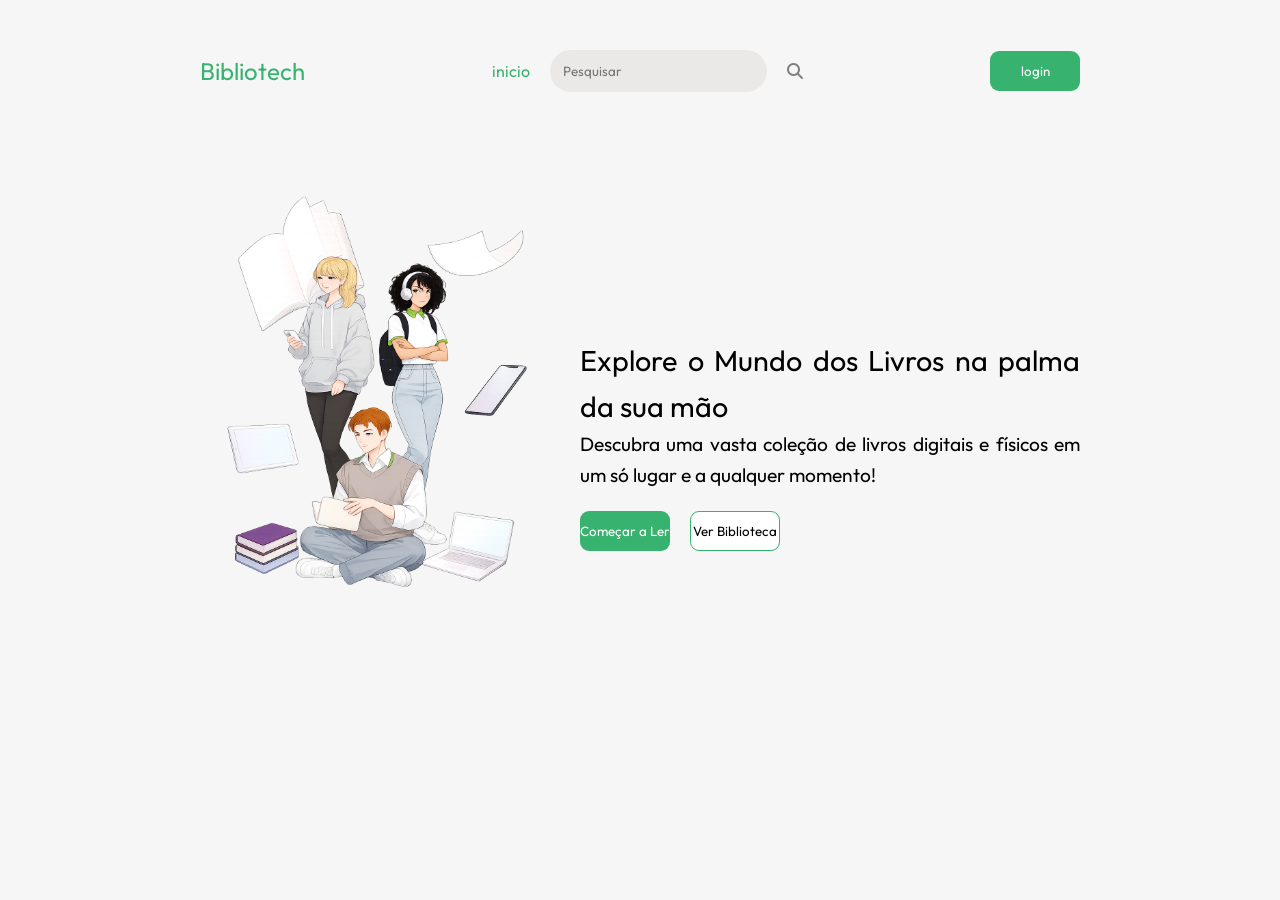
==== index.html @ 28bbb592 "antutu" ====
<!doctype html>
<html lang="en">
  <head>
    <meta charset="UTF-8" />
    <meta name="viewport" content="width=device-width, initial-scale=1.0" />
    <title>Bibliotech | Início</title>
    <link rel="stylesheet" href="inicio.css" />
    <link rel="preconnect" href="https://fonts.googleapis.com" />
    <link rel="preconnect" href="https://fonts.gstatic.com" crossorigin />
    <link
      href="https://fonts.googleapis.com/css2?family=Outfit:wght@100..900&display=swap"
      rel="stylesheet"
    />
    <link
      rel="stylesheet"
      href="https://cdnjs.cloudflare.com/ajax/libs/font-awesome/6.5.1/css/all.min.css"
    />
    <link
      rel="shortcut icon"
      href="Bibliotech---Wanda-Monica-main/ChatGPT Image 4 de mar. de 2026, 13_26_16.png"
      type="image/x-icon"
    />
  </head>

  <body>
    <header>
      <div class="inicio">
        <div class="respons">
          <h2>Bibliotech</h2>
          <a href="loghi.html"><button class="logres">login</button></a>
        </div>
        <nav class="naveg">
          <ul>
            <li><a href="loghi.html">inicio</a></li>
          </ul>
          <div class="input-box">
          <input type="text" placeholder="Pesquisar" /><a href="pesquisa.html">
           </div> <i class="fa-solid fa-magnifying-glass"></i
          ></a>
        </nav>

        <div class="log">
          <a href="loghi.html"><button class="login">login</button></a>
        </div>
<div id="area-usuario" style="display:none;">
  <span id="nomeUsuario"></span>
</div>
      </div>
    </header>

    <section class="num">
      <div class="imag">
        <img src="ChatGPT Image 27 de fev. de 2026, 10_38_34.png" alt="foto1" />
      </div>
      <div class="textos">
        <h1>Explore o Mundo dos Livros na palma da sua mão</h1>
        <p>
          Descubra uma vasta coleção de livros digitais e físicos em um só lugar
          e a qualquer momento!
        </p>
        <div class="leitura">
          <div class="log">
            <button class="lere">Começar a Ler</button>
            <button class="sing">Ver Biblioteca</button>
          </div>
        </div>
      </div>
    </section>









    <script src="inicio.js"></script>
  </body>
</html>
---- inicio.css ----
* {
  margin: 0px;
  padding: 0px;
  font-family: "Outfit", sans-serif;
  font-optical-sizing: auto;
  font-weight: 400;
  font-style: normal;
}

body {
  background-color: #f6f6f6;
}

header {
  background-color: transparent;
  margin: auto;
  padding: 50px 200px;

}

.inicio {
  display: flex;
  justify-content: space-between;
  align-items: center;
}

.inicio h2 {
  color: #38b26f;
}

.naveg,
ul {
  display: flex;
  align-items: center;
  gap: 20px;
  list-style: none;
}

.naveg ul li a {
  text-decoration: none;
  color: #38b26f;
  transition: 0.7s;
}

.naveg ul li a:hover {
  color: #134228;
  text-decoration: underline;
}

.log {
  display: flex;
  align-items: center;
  gap: 20px;
  animation-delay: 2s;
}

.logres {
  display: none;
}

.login {
  background-color: #38b26f;
  border: none;
  border-radius: 9px;
  width: 90px;
  height: 40px;
  transition: 0.5s;
  color: white;
  cursor: pointer;
}
.sing {
  background-color: white;
  border: 1px solid #38b26f;
  border-radius: 9px;
  width: 90px;
  height: 40px;
  transition: 0.5s;
  cursor: pointer;
}

.sing:hover {
  background-color: #38b26f;
  color: white;
  border: 1px solid #38b26f;
}

.login:hover {
  background-color: #ffffff;
  border: 1px solid #38b26f;
  color: #000000;
}

.lere {
  background-color: #38b26f;
  border: none;
  border-radius: 9px;
  width: 90px;
  height: 40px;
  transition: 0.5s;
  color: white;
  cursor: pointer;
}
.lere:hover {
  background-color: #ffffff;
  border: 1px solid #38b26f;
  color: #000000;
}

section {
  display: flex;
  justify-content: space-between;
  margin: auto;
  padding: 50px 200px;
  align-items: center;
}

.textos {
  text-align: justify;
  line-height: 1.6;
  font-size: larger;
  max-width: 500px;
   animation: direita 1.5s ease forwards;
}
@keyframes direita{
  from{
    transform: translateY(100px);
    opacity: 0;
  }
  to{
    transform: translateY(0);
    opacity: 1;
  }
}

.imag{
 animation: esquerda 1.5s ease forwards;
}
@keyframes esquerda{
  from{
    transform: translateX(-200px);
    opacity: 0;
  }
  to{
    transform: translateX(0);
    opacity: 1;
  }
}
img {
  width: 350px;
  height: 500px;
}

.num {
  align-items: center;
}

.leitura {
  margin-top: 20px;
}

input {
  border: none;
  border-radius: 50px;
  background-color: rgb(235, 232, 232);
  padding: 13px;
}
i {
  color: grey;
}

input:focus {
  outline: none;
  border: none;
  border-radius: 50px;
  background-color: rgb(235, 232, 232);
  padding: 13px;
  transition: 0.5s;
}

@media screen and (max-width: 800px) {
  .inicio {
    display: flex;
    flex-direction: column;
    gap: 30px;
  }

  .num {
    display: flex;
    flex-direction: column;
  }

  .textos {
    text-align: left;
    line-height: 1, 5px;
    font-size: 12px;
    max-width: px;
  }

  .leitura {
    padding: 20px;
  }
  .login {
    display: none;
  }

  .logres {
    display: block;
    background-color: #38b26f;
    border: none;
    border-radius: 9px;
    width: 90px;
    height: 40px;
    transition: 0.5s;
    color: white;
    cursor: pointer;
    text-decoration: none;
  }
  .logres:hover {
    background-color: #ffffff;
    border: 1px solid #38b26f;
    color: #000000;
  }
  .respons {
    display: flex;
    align-items: center;
    justify-content: space-between;
    gap: 160px;
  }
}
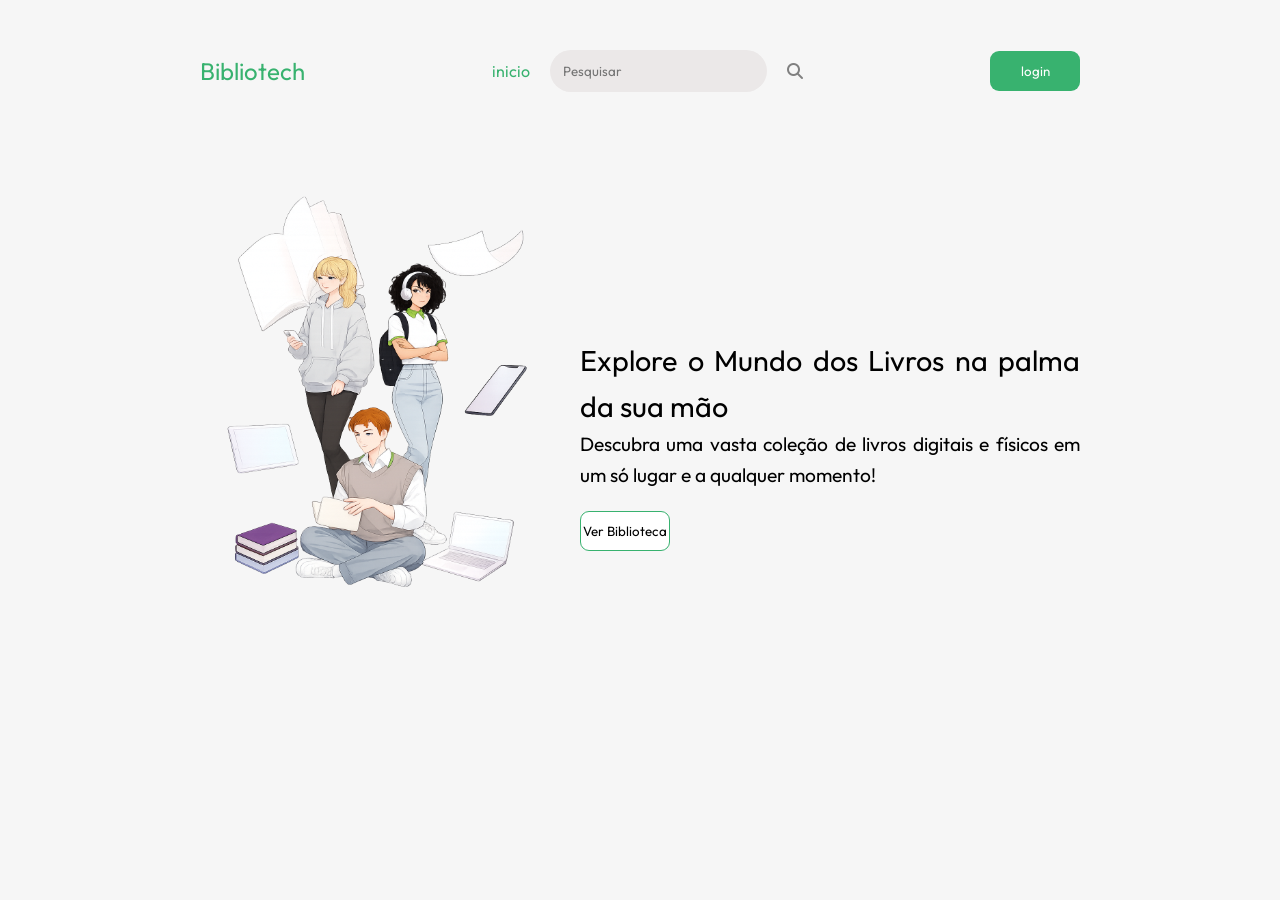
==== commit 919c0068: "atualizacao pc" ====
--- a/index.html
+++ b/index.html
@@ -60,8 +60,7 @@
         </p>
         <div class="leitura">
           <div class="log">
-            <button class="lere">Começar a Ler</button>
-            <button class="sing">Ver Biblioteca</button>
+            <a href="pesquisa.html"><button class="sing">Ver Biblioteca</button></a>
           </div>
         </div>
       </div>
--- a/inicio.css
+++ b/inicio.css
@@ -68,6 +68,7 @@
   color: white;
   cursor: pointer;
 }
+
 .sing {
   background-color: white;
   border: 1px solid #38b26f;
@@ -100,6 +101,7 @@
   color: white;
   cursor: pointer;
 }
+
 .lere:hover {
   background-color: #ffffff;
   border: 1px solid #38b26f;
@@ -119,32 +121,37 @@
   line-height: 1.6;
   font-size: larger;
   max-width: 500px;
-   animation: direita 1.5s ease forwards;
-}
-@keyframes direita{
-  from{
+  animation: direita 1.5s ease forwards;
+}
+
+@keyframes direita {
+  from {
     transform: translateY(100px);
     opacity: 0;
   }
-  to{
+
+  to {
     transform: translateY(0);
     opacity: 1;
   }
 }
 
-.imag{
- animation: esquerda 1.5s ease forwards;
-}
-@keyframes esquerda{
-  from{
+.imag {
+  animation: esquerda 1.5s ease forwards;
+}
+
+@keyframes esquerda {
+  from {
     transform: translateX(-200px);
     opacity: 0;
   }
-  to{
+
+  to {
     transform: translateX(0);
     opacity: 1;
   }
 }
+
 img {
   width: 350px;
   height: 500px;
@@ -164,6 +171,7 @@
   background-color: rgb(235, 232, 232);
   padding: 13px;
 }
+
 i {
   color: grey;
 }
@@ -189,6 +197,10 @@
     flex-direction: column;
   }
 
+  .imag {
+    display: none;
+  }
+
   .textos {
     text-align: left;
     line-height: 1, 5px;
@@ -199,6 +211,7 @@
   .leitura {
     padding: 20px;
   }
+
   .login {
     display: none;
   }
@@ -215,15 +228,17 @@
     cursor: pointer;
     text-decoration: none;
   }
+
   .logres:hover {
     background-color: #ffffff;
     border: 1px solid #38b26f;
     color: #000000;
   }
+
   .respons {
     display: flex;
     align-items: center;
     justify-content: space-between;
     gap: 160px;
   }
-}
+}
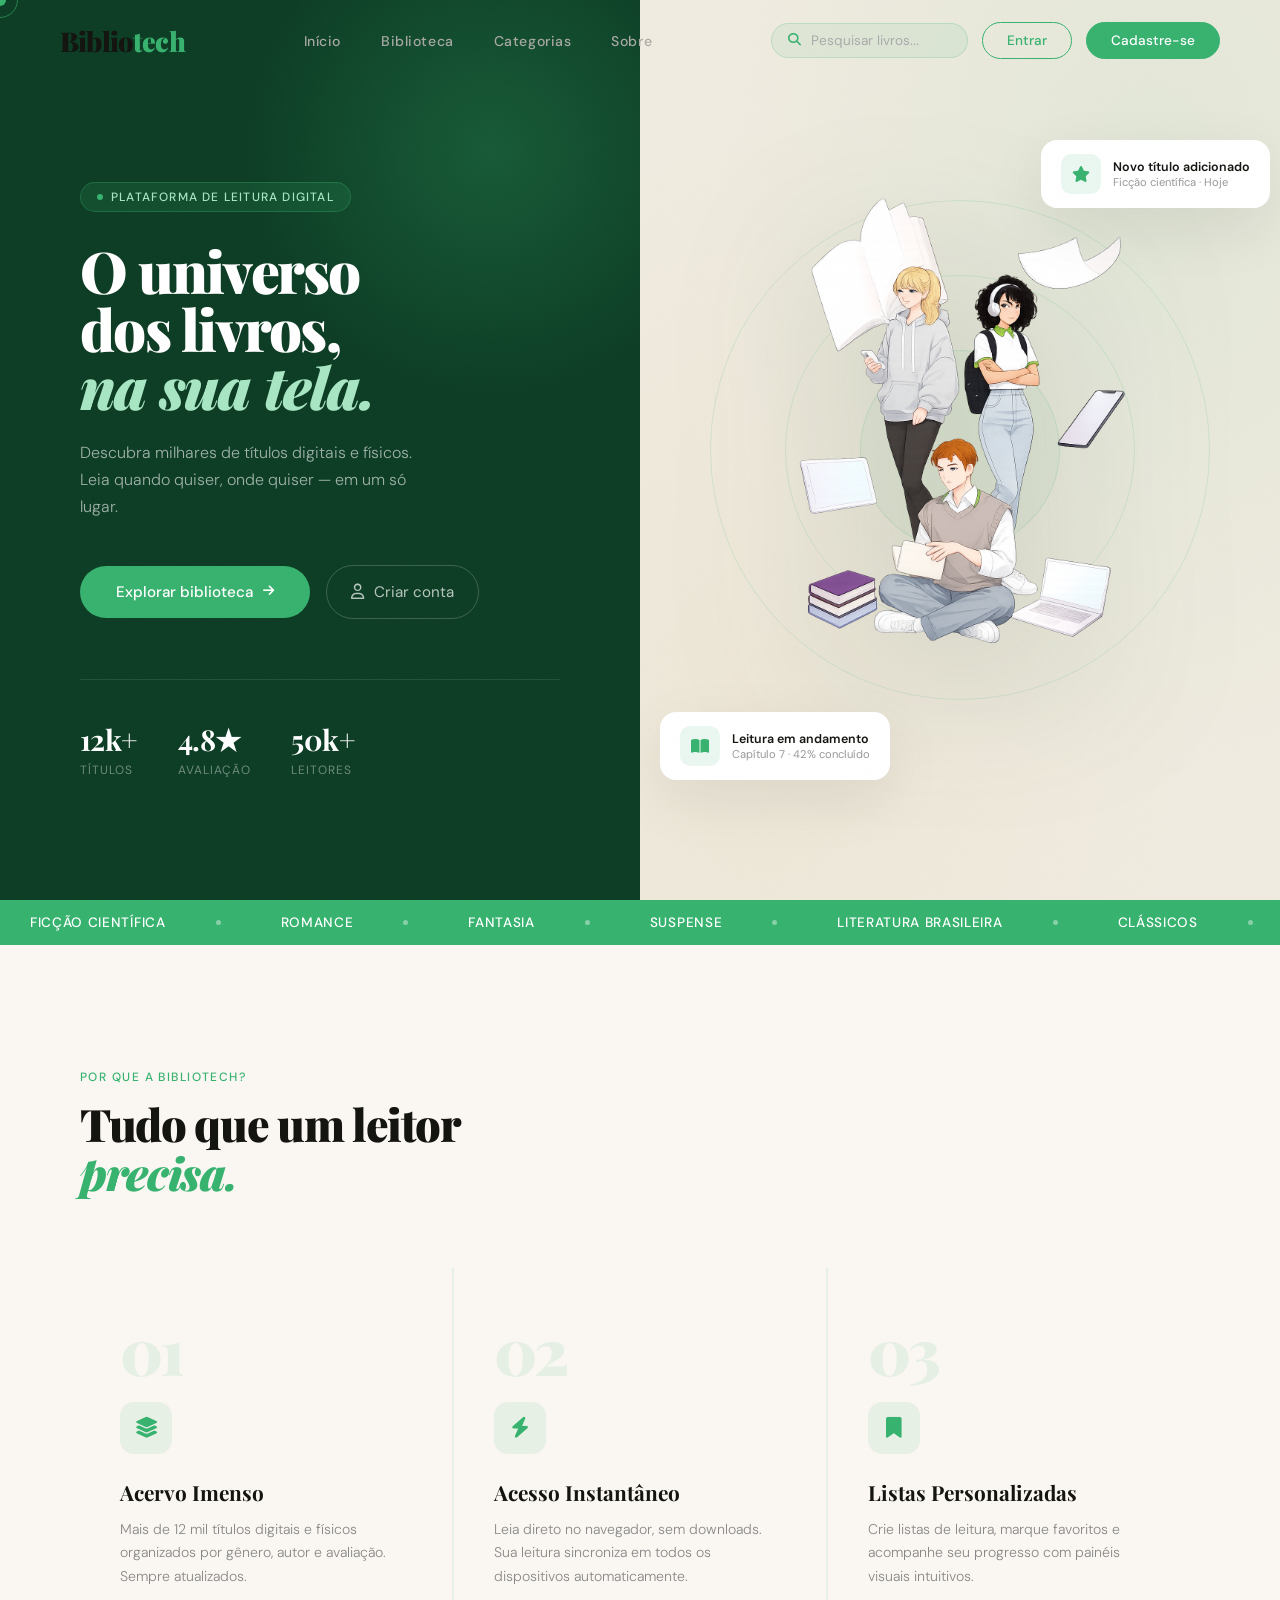
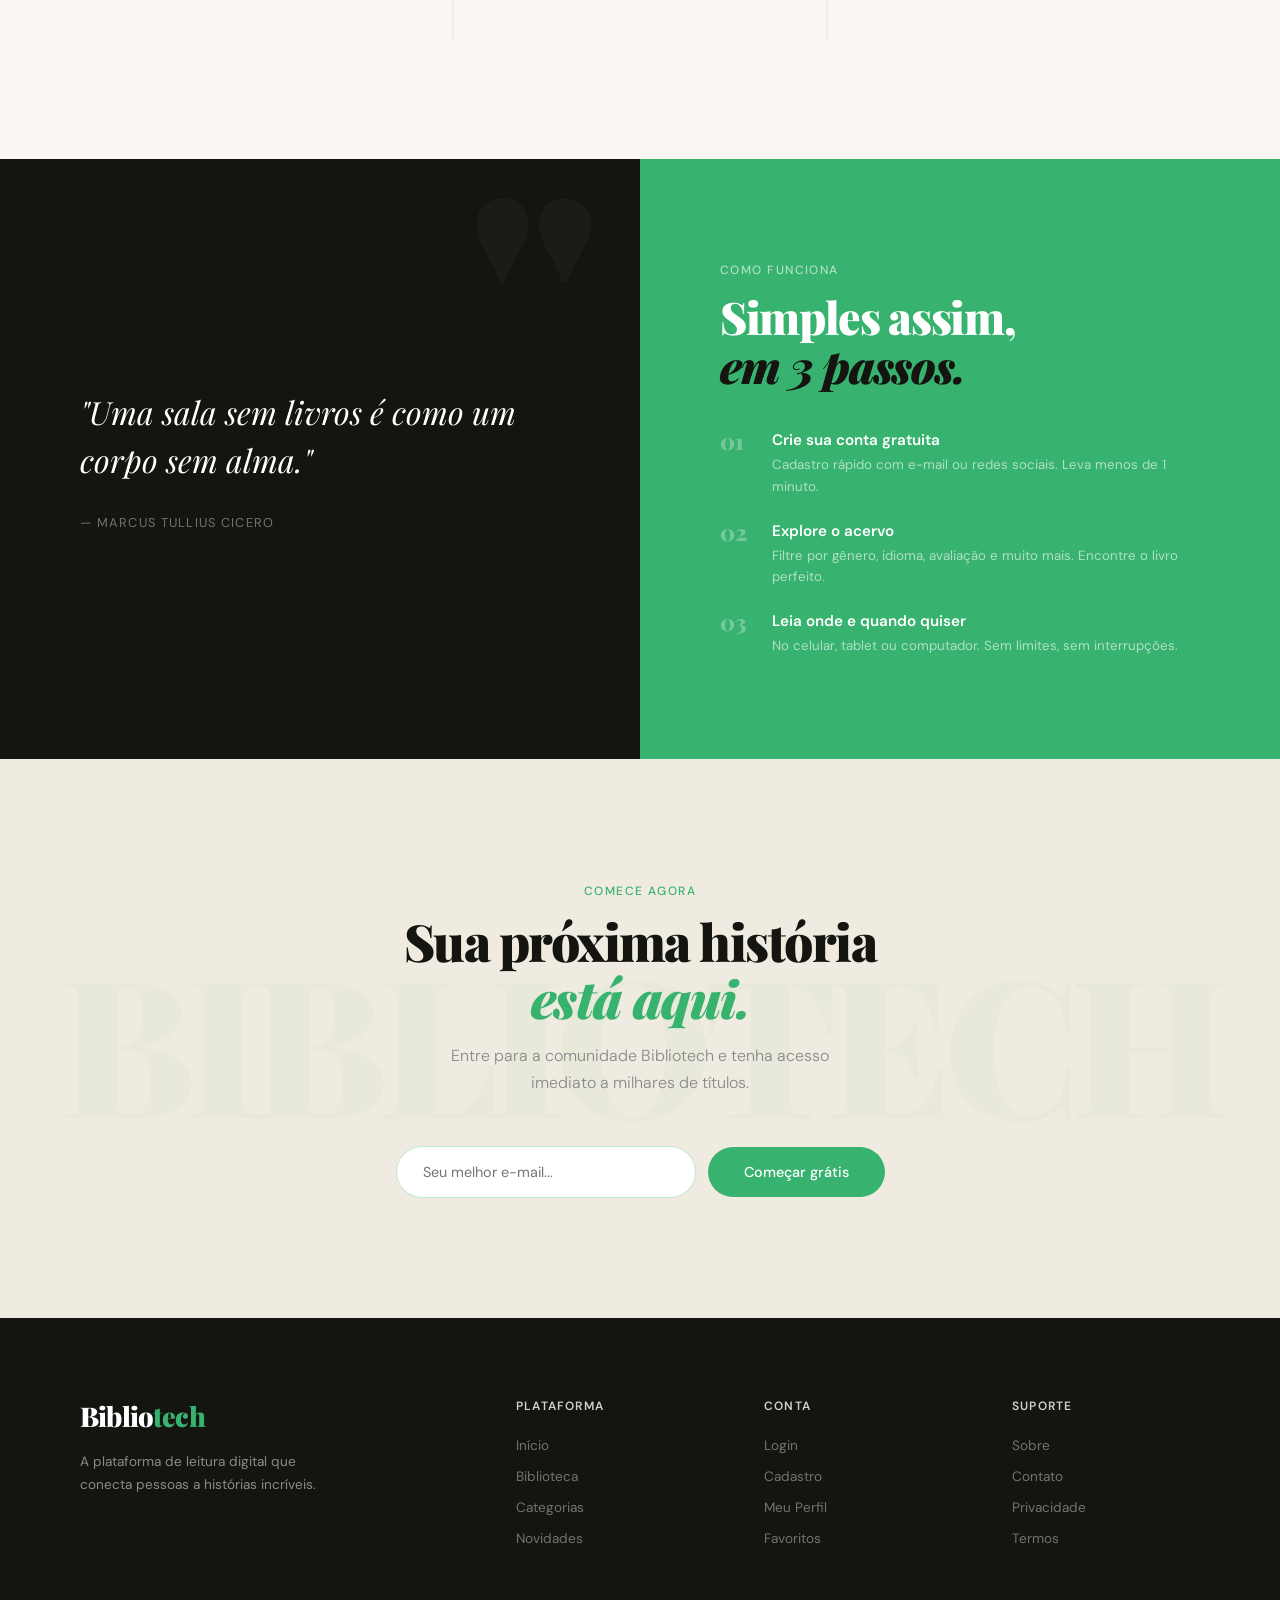
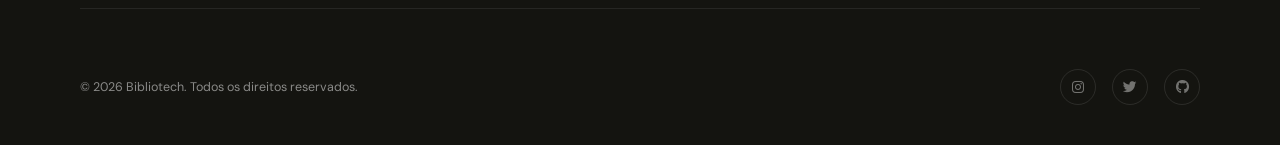
==== commit 7ce0cd4a: "index na raiz" ====
--- a/index.html
+++ b/index.html
@@ -1,78 +1,292 @@
 <!doctype html>
-<html lang="en">
+<html lang="pt-BR">
   <head>
     <meta charset="UTF-8" />
     <meta name="viewport" content="width=device-width, initial-scale=1.0" />
-    <title>Bibliotech | Início</title>
-    <link rel="stylesheet" href="inicio.css" />
+    <title>Bibliotech | Explore o Mundo dos Livros</title>
     <link rel="preconnect" href="https://fonts.googleapis.com" />
     <link rel="preconnect" href="https://fonts.gstatic.com" crossorigin />
     <link
-      href="https://fonts.googleapis.com/css2?family=Outfit:wght@100..900&display=swap"
+      href="https://fonts.googleapis.com/css2?family=Playfair+Display:ital,wght@0,400;0,700;0,900;1,400;1,700&family=DM+Sans:wght@300;400;500&display=swap"
       rel="stylesheet"
     />
     <link
       rel="stylesheet"
       href="https://cdnjs.cloudflare.com/ajax/libs/font-awesome/6.5.1/css/all.min.css"
     />
-    <link
-      rel="shortcut icon"
-      href="Bibliotech---Wanda-Monica-main/ChatGPT Image 4 de mar. de 2026, 13_26_16.png"
-      type="image/x-icon"
-    />
+    <link rel="stylesheet" href="inicio.css" />
   </head>
 
   <body>
-    <header>
-      <div class="inicio">
-        <div class="respons">
-          <h2>Bibliotech</h2>
-          <a href="loghi.html"><button class="logres">login</button></a>
-        </div>
-        <nav class="naveg">
+    <div class="cursor" id="cursor"></div>
+    <div class="cursor-ring" id="cursorRing"></div>
+
+    <header id="header">
+      <a href="#" class="logo">Biblio<span>tech</span></a>
+      <nav>
+        <a href="#">Início</a>
+        <a href="#">Biblioteca</a>
+        <a href="#">Categorias</a>
+        <a href="#">Sobre</a>
+      </nav>
+      <div class="header-actions">
+        <div class="search-wrap">
+          <i class="fa-solid fa-magnifying-glass"></i>
+          <input type="text" placeholder="Pesquisar livros..." />
+        </div>
+        <a href="../login/loghi.html" class="btn-login">Entrar</a>
+        <a href="../cadastro/cadastro.html" class="btn-cta">Cadastre-se</a>
+      </div>
+    </header>
+
+    <section class="hero">
+      <div class="hero-left">
+        <div class="hero-label">
+          <span class="dot"></span>
+          Plataforma de leitura digital
+        </div>
+        <h1 class="hero-title">
+          O universo<br />dos livros,<br /><em>na sua tela.</em>
+        </h1>
+        <p class="hero-sub">
+          Descubra milhares de títulos digitais e físicos. Leia quando quiser,
+          onde quiser — em um só lugar.
+        </p>
+        <div class="hero-actions">
+          <a href="../pesquisa/pesquisa.html" class="btn-hero-primary">
+            Explorar biblioteca <i class="fa-solid fa-arrow-right"></i>
+          </a>
+          <a href="../login/loghi.html" class="btn-hero-secondary">
+            <i class="fa-regular fa-user"></i> Criar conta
+          </a>
+        </div>
+        <div class="hero-stats">
+          <div class="stat-item">
+            <span class="stat-num">12k+</span>
+            <span class="stat-label">Títulos</span>
+          </div>
+          <div class="stat-item">
+            <span class="stat-num">4.8★</span>
+            <span class="stat-label">Avaliação</span>
+          </div>
+          <div class="stat-item">
+            <span class="stat-num">50k+</span>
+            <span class="stat-label">Leitores</span>
+          </div>
+        </div>
+      </div>
+
+      <div class="hero-right">
+        <div class="deco-circle c1"></div>
+        <div class="deco-circle c2"></div>
+        <div class="deco-circle c3"></div>
+
+        <div class="hero-image-wrap">
+          <img src="imagem.png" alt="Bibliotech - Explore o mundo dos livros" />
+        </div>
+
+        <div class="badge-float b1">
+          <div class="badge-icon"><i class="fa-solid fa-book-open"></i></div>
+          <div class="badge-text">
+            <p>Leitura em andamento</p>
+            <p>Capítulo 7 · 42% concluído</p>
+          </div>
+        </div>
+
+        <div class="badge-float b2">
+          <div class="badge-icon"><i class="fa-solid fa-star"></i></div>
+          <div class="badge-text">
+            <p>Novo título adicionado</p>
+            <p>Ficção científica · Hoje</p>
+          </div>
+        </div>
+      </div>
+    </section>
+
+    <!-- MARQUEE -->
+    <div class="marquee-strip">
+      <div class="marquee-track">
+        <!-- repeated for seamless loop -->
+        <span class="marquee-item"
+          >Ficção Científica <span class="sep"></span
+        ></span>
+        <span class="marquee-item">Romance <span class="sep"></span></span>
+        <span class="marquee-item">Fantasia <span class="sep"></span></span>
+        <span class="marquee-item">Suspense <span class="sep"></span></span>
+        <span class="marquee-item"
+          >Literatura Brasileira <span class="sep"></span
+        ></span>
+        <span class="marquee-item">Clássicos <span class="sep"></span></span>
+        <span class="marquee-item">Autoajuda <span class="sep"></span></span>
+        <span class="marquee-item">Tecnologia <span class="sep"></span></span>
+        <span class="marquee-item"
+          >Ficção Científica <span class="sep"></span
+        ></span>
+        <span class="marquee-item">Romance <span class="sep"></span></span>
+        <span class="marquee-item">Fantasia <span class="sep"></span></span>
+        <span class="marquee-item">Suspense <span class="sep"></span></span>
+        <span class="marquee-item"
+          >Literatura Brasileira <span class="sep"></span
+        ></span>
+        <span class="marquee-item">Clássicos <span class="sep"></span></span>
+        <span class="marquee-item">Autoajuda <span class="sep"></span></span>
+        <span class="marquee-item">Tecnologia <span class="sep"></span></span>
+      </div>
+    </div>
+
+    <!-- FEATURES -->
+    <section class="features">
+      <div class="section-header">
+        <div>
+          <span class="section-tag reveal">Por que a Bibliotech?</span>
+          <h2 class="section-title reveal">
+            Tudo que um leitor<br /><em>precisa.</em>
+          </h2>
+        </div>
+      </div>
+      <div class="features-grid">
+        <div class="feat-card reveal">
+          <div class="feat-num">01</div>
+          <div class="feat-icon"><i class="fa-solid fa-layer-group"></i></div>
+          <h3 class="feat-title">Acervo Imenso</h3>
+          <p class="feat-desc">
+            Mais de 12 mil títulos digitais e físicos organizados por gênero,
+            autor e avaliação. Sempre atualizados.
+          </p>
+        </div>
+        <div class="feat-card reveal reveal-delay-1">
+          <div class="feat-num">02</div>
+          <div class="feat-icon"><i class="fa-solid fa-bolt"></i></div>
+          <h3 class="feat-title">Acesso Instantâneo</h3>
+          <p class="feat-desc">
+            Leia direto no navegador, sem downloads. Sua leitura sincroniza em
+            todos os dispositivos automaticamente.
+          </p>
+        </div>
+        <div class="feat-card reveal reveal-delay-2">
+          <div class="feat-num">03</div>
+          <div class="feat-icon"><i class="fa-solid fa-bookmark"></i></div>
+          <h3 class="feat-title">Listas Personalizadas</h3>
+          <p class="feat-desc">
+            Crie listas de leitura, marque favoritos e acompanhe seu progresso
+            com painéis visuais intuitivos.
+          </p>
+        </div>
+      </div>
+    </section>
+
+    <!-- SPLIT -->
+    <div class="split-section">
+      <div class="split-left">
+        <p class="quote-text">
+          "Uma sala sem livros é como um corpo sem alma."
+        </p>
+        <span class="quote-author">— Marcus Tullius Cicero</span>
+      </div>
+      <div class="split-right">
+        <span class="section-tag">Como funciona</span>
+        <h2 class="section-title">Simples assim,<br /><em>em 3 passos.</em></h2>
+        <div class="steps">
+          <div class="step reveal">
+            <span class="step-num">01</span>
+            <div class="step-content">
+              <p class="step-title">Crie sua conta gratuita</p>
+              <p class="step-desc">
+                Cadastro rápido com e-mail ou redes sociais. Leva menos de 1
+                minuto.
+              </p>
+            </div>
+          </div>
+          <div class="step reveal reveal-delay-1">
+            <span class="step-num">02</span>
+            <div class="step-content">
+              <p class="step-title">Explore o acervo</p>
+              <p class="step-desc">
+                Filtre por gênero, idioma, avaliação e muito mais. Encontre o
+                livro perfeito.
+              </p>
+            </div>
+          </div>
+          <div class="step reveal reveal-delay-2">
+            <span class="step-num">03</span>
+            <div class="step-content">
+              <p class="step-title">Leia onde e quando quiser</p>
+              <p class="step-desc">
+                No celular, tablet ou computador. Sem limites, sem interrupções.
+              </p>
+            </div>
+          </div>
+        </div>
+      </div>
+    </div>
+
+    <!-- CTA -->
+    <section class="cta-section">
+      <span class="section-tag reveal">Comece agora</span>
+      <h2 class="section-title reveal">
+        Sua próxima história<br /><em>está aqui.</em>
+      </h2>
+      <p class="cta-sub reveal">
+        Entre para a comunidade Bibliotech e tenha acesso imediato a milhares de
+        títulos.
+      </p>
+      <div class="cta-form reveal">
+        <input
+          type="email"
+          class="cta-input"
+          placeholder="Seu melhor e-mail..."
+        />
+        <button class="cta-btn">Começar grátis</button>
+      </div>
+    </section>
+
+    <!-- FOOTER -->
+    <footer>
+      <div class="footer-top">
+        <div class="footer-brand">
+          <a href="#" class="logo">Biblio<span>tech</span></a>
+          <p>
+            A plataforma de leitura digital que conecta pessoas a histórias
+            incríveis.
+          </p>
+        </div>
+        <div class="footer-col">
+          <h4>Plataforma</h4>
           <ul>
-            <li><a href="loghi.html">inicio</a></li>
+            <li><a href="#">Início</a></li>
+            <li><a href="#">Biblioteca</a></li>
+            <li><a href="#">Categorias</a></li>
+            <li><a href="#">Novidades</a></li>
           </ul>
-          <div class="input-box">
-          <input type="text" placeholder="Pesquisar" /><a href="pesquisa.html">
-           </div> <i class="fa-solid fa-magnifying-glass"></i
-          ></a>
-        </nav>
-
-        <div class="log">
-          <a href="loghi.html"><button class="login">login</button></a>
-        </div>
-<div id="area-usuario" style="display:none;">
-  <span id="nomeUsuario"></span>
-</div>
-      </div>
-    </header>
-
-    <section class="num">
-      <div class="imag">
-        <img src="ChatGPT Image 27 de fev. de 2026, 10_38_34.png" alt="foto1" />
-      </div>
-      <div class="textos">
-        <h1>Explore o Mundo dos Livros na palma da sua mão</h1>
-        <p>
-          Descubra uma vasta coleção de livros digitais e físicos em um só lugar
-          e a qualquer momento!
-        </p>
-        <div class="leitura">
-          <div class="log">
-            <a href="pesquisa.html"><button class="sing">Ver Biblioteca</button></a>
-          </div>
-        </div>
-      </div>
-    </section>
-
-
-
-
-
-
-
-
+        </div>
+        <div class="footer-col">
+          <h4>Conta</h4>
+          <ul>
+            <li><a href="#">Login</a></li>
+            <li><a href="#">Cadastro</a></li>
+            <li><a href="#">Meu Perfil</a></li>
+            <li><a href="#">Favoritos</a></li>
+          </ul>
+        </div>
+        <div class="footer-col">
+          <h4>Suporte</h4>
+          <ul>
+            <li><a href="#">Sobre</a></li>
+            <li><a href="#">Contato</a></li>
+            <li><a href="#">Privacidade</a></li>
+            <li><a href="#">Termos</a></li>
+          </ul>
+        </div>
+      </div>
+      <div class="footer-bottom">
+        <span>© 2026 Bibliotech. Todos os direitos reservados.</span>
+        <div class="social-links">
+          <a href="#"><i class="fa-brands fa-instagram"></i></a>
+          <a href="#"><i class="fa-brands fa-twitter"></i></a>
+          <a href="#"><i class="fa-brands fa-github"></i></a>
+        </div>
+      </div>
+    </footer>
 
     <script src="inicio.js"></script>
   </body>
--- a/inicio.css
+++ b/inicio.css
@@ -1,244 +1,654 @@
-* {
-  margin: 0px;
-  padding: 0px;
-  font-family: "Outfit", sans-serif;
-  font-optical-sizing: auto;
-  font-weight: 400;
-  font-style: normal;
-}
-
-body {
-  background-color: #f6f6f6;
-}
-
-header {
-  background-color: transparent;
-  margin: auto;
-  padding: 50px 200px;
-
-}
-
-.inicio {
-  display: flex;
-  justify-content: space-between;
-  align-items: center;
-}
-
-.inicio h2 {
-  color: #38b26f;
-}
-
-.naveg,
-ul {
-  display: flex;
-  align-items: center;
-  gap: 20px;
-  list-style: none;
-}
-
-.naveg ul li a {
-  text-decoration: none;
-  color: #38b26f;
-  transition: 0.7s;
-}
-
-.naveg ul li a:hover {
-  color: #134228;
-  text-decoration: underline;
-}
-
-.log {
-  display: flex;
-  align-items: center;
-  gap: 20px;
-  animation-delay: 2s;
-}
-
-.logres {
-  display: none;
-}
-
-.login {
-  background-color: #38b26f;
-  border: none;
-  border-radius: 9px;
-  width: 90px;
-  height: 40px;
-  transition: 0.5s;
-  color: white;
-  cursor: pointer;
-}
-
-.sing {
-  background-color: white;
-  border: 1px solid #38b26f;
-  border-radius: 9px;
-  width: 90px;
-  height: 40px;
-  transition: 0.5s;
-  cursor: pointer;
-}
-
-.sing:hover {
-  background-color: #38b26f;
-  color: white;
-  border: 1px solid #38b26f;
-}
-
-.login:hover {
-  background-color: #ffffff;
-  border: 1px solid #38b26f;
-  color: #000000;
-}
-
-.lere {
-  background-color: #38b26f;
-  border: none;
-  border-radius: 9px;
-  width: 90px;
-  height: 40px;
-  transition: 0.5s;
-  color: white;
-  cursor: pointer;
-}
-
-.lere:hover {
-  background-color: #ffffff;
-  border: 1px solid #38b26f;
-  color: #000000;
-}
-
-section {
-  display: flex;
-  justify-content: space-between;
-  margin: auto;
-  padding: 50px 200px;
-  align-items: center;
-}
-
-.textos {
-  text-align: justify;
-  line-height: 1.6;
-  font-size: larger;
-  max-width: 500px;
-  animation: direita 1.5s ease forwards;
-}
-
-@keyframes direita {
-  from {
-    transform: translateY(100px);
-    opacity: 0;
-  }
-
-  to {
-    transform: translateY(0);
-    opacity: 1;
-  }
-}
-
-.imag {
-  animation: esquerda 1.5s ease forwards;
-}
-
-@keyframes esquerda {
-  from {
-    transform: translateX(-200px);
-    opacity: 0;
-  }
-
-  to {
-    transform: translateX(0);
-    opacity: 1;
-  }
-}
-
-img {
-  width: 350px;
-  height: 500px;
-}
-
-.num {
-  align-items: center;
-}
-
-.leitura {
-  margin-top: 20px;
-}
-
-input {
-  border: none;
-  border-radius: 50px;
-  background-color: rgb(235, 232, 232);
-  padding: 13px;
-}
-
-i {
-  color: grey;
-}
-
-input:focus {
-  outline: none;
-  border: none;
-  border-radius: 50px;
-  background-color: rgb(235, 232, 232);
-  padding: 13px;
-  transition: 0.5s;
-}
-
-@media screen and (max-width: 800px) {
-  .inicio {
-    display: flex;
-    flex-direction: column;
-    gap: 30px;
-  }
-
-  .num {
-    display: flex;
-    flex-direction: column;
-  }
-
-  .imag {
-    display: none;
-  }
-
-  .textos {
-    text-align: left;
-    line-height: 1, 5px;
-    font-size: 12px;
-    max-width: px;
-  }
-
-  .leitura {
-    padding: 20px;
-  }
-
-  .login {
-    display: none;
-  }
-
-  .logres {
-    display: block;
-    background-color: #38b26f;
-    border: none;
-    border-radius: 9px;
-    width: 90px;
-    height: 40px;
-    transition: 0.5s;
-    color: white;
-    cursor: pointer;
-    text-decoration: none;
-  }
-
-  .logres:hover {
-    background-color: #ffffff;
-    border: 1px solid #38b26f;
-    color: #000000;
-  }
-
-  .respons {
-    display: flex;
-    align-items: center;
-    justify-content: space-between;
-    gap: 160px;
-  }
-}+      :root {
+        --green: #38b26f;
+        --green-dark: #1e7a4a;
+        --green-deep: #0d3d25;
+        --green-light: #a8e6c3;
+        --cream: #faf7f2;
+        --cream-dark: #f0ebe0;
+        --ink: #141410;
+        --ink-soft: #a8a8a4;
+        --gold: #c9a84c;
+      }
+
+      * { margin: 0; padding: 0; box-sizing: border-box; }
+
+      html { scroll-behavior: smooth; }
+
+      body {
+        background-color: var(--cream);
+        font-family: 'DM Sans', sans-serif;
+        color: var(--ink);
+        overflow-x: hidden;
+        cursor: none;
+      }
+
+      /* CUSTOM CURSOR */
+      .cursor {
+        width: 12px; height: 12px;
+        background: var(--green);
+        border-radius: 50%;
+        position: fixed; top: 0; left: 0;
+        pointer-events: none; z-index: 9999;
+        transition: transform 0.15s ease, width 0.3s, height 0.3s, background 0.3s;
+        transform: translate(-50%, -50%);
+      }
+      .cursor-ring {
+        width: 36px; height: 36px;
+        border: 1.5px solid var(--green);
+        border-radius: 50%;
+        position: fixed; top: 0; left: 0;
+        pointer-events: none; z-index: 9998;
+        transition: transform 0.35s cubic-bezier(.25,.8,.25,1), opacity 0.3s;
+        transform: translate(-50%, -50%);
+        opacity: 0.6;
+      }
+      body:hover .cursor { opacity: 1; }
+
+      /* GRAIN OVERLAY */
+      body::before {
+        content: '';
+        position: fixed; inset: 0;
+        background-image: url("data:image/svg+xml,%3Csvg viewBox='0 0 512 512' xmlns='http://www.w3.org/2000/svg'%3E%3Cfilter id='noise'%3E%3CfeTurbulence type='fractalNoise' baseFrequency='0.9' numOctaves='4' stitchTiles='stitch'/%3E%3C/filter%3E%3Crect width='100%25' height='100%25' filter='url(%23noise)' opacity='0.04'/%3E%3C/svg%3E");
+        pointer-events: none; z-index: 1000; opacity: 0.4;
+      }
+
+      /* HEADER */
+      header {
+        position: fixed; top: 0; left: 0; right: 0;
+        z-index: 500;
+        padding: 22px 60px;
+        display: flex; align-items: center; justify-content: space-between;
+        transition: background 0.5s, backdrop-filter 0.5s, box-shadow 0.5s;
+      }
+      header.scrolled {
+        background: rgba(250,247,242,0.85);
+        backdrop-filter: blur(18px);
+        box-shadow: 0 1px 0 rgba(56,178,111,0.12);
+      }
+      .logo {
+        font-family: 'Playfair Display', serif;
+        font-size: 1.7rem;
+        font-weight: 900;
+        color: var(--ink);
+        letter-spacing: -0.03em;
+        text-decoration: none;
+      }
+      .logo span { color: var(--green); }
+
+      nav { display: flex; align-items: center; gap: 40px; }
+      nav a {
+        text-decoration: none;
+        color: var(--ink-soft);
+        font-size: 0.88rem;
+        font-weight: 500;
+        letter-spacing: 0.04em;
+        position: relative;
+        transition: color 0.3s;
+      }
+      nav a::after {
+        content: ''; position: absolute; bottom: -3px; left: 0; right: 0;
+        height: 1px; background: var(--green);
+        transform: scaleX(0); transition: transform 0.3s;
+      }
+      nav a:hover { color: var(--green); }
+      nav a:hover::after { transform: scaleX(1); }
+
+      .header-actions { display: flex; align-items: center; gap: 14px; }
+      .search-wrap {
+        display: flex; align-items: center; gap: 10px;
+        background: rgba(56,178,111,0.08);
+        border: 1px solid rgba(56,178,111,0.2);
+        border-radius: 50px;
+        padding: 8px 16px;
+        transition: border-color 0.3s, background 0.3s;
+      }
+      .search-wrap:focus-within {
+        border-color: var(--green);
+        background: white;
+      }
+      .search-wrap input {
+        border: none; background: transparent;
+        font-family: 'DM Sans', sans-serif;
+        font-size: 0.85rem; color: var(--ink);
+        width: 140px; outline: none;
+      }
+      .search-wrap input::placeholder { color: #aaa; }
+      .search-wrap i { color: var(--green); font-size: 0.8rem; }
+
+      .btn-login {
+        padding: 9px 24px;
+        background: transparent;
+        border: 1.5px solid var(--green);
+        border-radius: 50px;
+        font-family: 'DM Sans', sans-serif;
+        font-size: 0.85rem; font-weight: 500;
+        color: var(--green); cursor: pointer;
+        transition: all 0.3s;
+        text-decoration: none;
+      }
+      .btn-login:hover { background: var(--green); color: white; }
+
+      .btn-cta {
+        padding: 9px 24px;
+        background: var(--green);
+        border: 1.5px solid var(--green);
+        border-radius: 50px;
+        font-family: 'DM Sans', sans-serif;
+        font-size: 0.85rem; font-weight: 500;
+        color: white; cursor: pointer;
+        transition: all 0.3s;
+        text-decoration: none;
+      }
+      .btn-cta:hover { background: var(--green-dark); border-color: var(--green-dark); }
+
+      /* HERO */
+      .hero {
+        min-height: 100vh;
+        display: grid;
+        grid-template-columns: 1fr 1fr;
+        position: relative;
+        overflow: hidden;
+      }
+
+      /* Left green panel */
+      .hero-left {
+        background: var(--green-deep);
+        display: flex; flex-direction: column;
+        justify-content: center;
+        padding: 140px 80px 80px 80px;
+        position: relative;
+        overflow: hidden;
+      }
+      .hero-left::before {
+        content: '';
+        position: absolute; top: -100px; right: -100px;
+        width: 500px; height: 500px;
+        background: radial-gradient(circle, rgba(56,178,111,0.25) 0%, transparent 70%);
+        animation: pulse 6s ease-in-out infinite;
+      }
+      @keyframes pulse {
+        0%, 100% { transform: scale(1); opacity: 0.8; }
+        50% { transform: scale(1.2); opacity: 0.4; }
+      }
+
+      .hero-label {
+        display: inline-flex; align-items: center; gap: 8px;
+        background: rgba(56,178,111,0.15);
+        border: 1px solid rgba(56,178,111,0.3);
+        border-radius: 50px;
+        padding: 6px 16px;
+        font-size: 0.75rem;
+        font-weight: 500;
+        letter-spacing: 0.1em;
+        text-transform: uppercase;
+        color: var(--green-light);
+        margin-bottom: 30px;
+        width: fit-content;
+        animation: fadeUp 0.8s ease 0.2s both;
+      }
+      .hero-label .dot {
+        width: 6px; height: 6px;
+        background: var(--green);
+        border-radius: 50%;
+        animation: blink 1.5s ease infinite;
+      }
+      @keyframes blink {
+        0%, 100% { opacity: 1; } 50% { opacity: 0.2; }
+      }
+
+      .hero-title {
+        font-family: 'Playfair Display', serif;
+        font-size: clamp(3rem, 4.5vw, 5.5rem);
+        font-weight: 900;
+        line-height: 1;
+        color: white;
+        letter-spacing: -0.03em;
+        margin-bottom: 24px;
+        animation: fadeUp 0.8s ease 0.4s both;
+      }
+      .hero-title em {
+        font-style: italic;
+        color: var(--green-light);
+      }
+
+      .hero-sub {
+        font-size: 1rem;
+        color: rgba(255,255,255,0.6);
+        line-height: 1.7;
+        max-width: 360px;
+        margin-bottom: 44px;
+        font-weight: 300;
+        animation: fadeUp 0.8s ease 0.6s both;
+      }
+
+      .hero-actions {
+        display: flex; align-items: center; gap: 16px;
+        animation: fadeUp 0.8s ease 0.8s both;
+      }
+      .btn-hero-primary {
+        display: inline-flex; align-items: center; gap: 10px;
+        padding: 16px 36px;
+        background: var(--green);
+        border-radius: 50px; border: none;
+        font-family: 'DM Sans', sans-serif;
+        font-size: 0.95rem; font-weight: 500;
+        color: white; cursor: pointer;
+        transition: all 0.35s cubic-bezier(.25,.8,.25,1);
+        text-decoration: none;
+        position: relative; overflow: hidden;
+      }
+      .btn-hero-primary::before {
+        content: '';
+        position: absolute; inset: 0;
+        background: linear-gradient(135deg, rgba(255,255,255,0.15), transparent);
+        opacity: 0; transition: opacity 0.3s;
+      }
+      .btn-hero-primary:hover { transform: translateY(-2px); box-shadow: 0 12px 40px rgba(56,178,111,0.4); }
+      .btn-hero-primary:hover::before { opacity: 1; }
+      .btn-hero-primary i { font-size: 0.8rem; transition: transform 0.3s; }
+      .btn-hero-primary:hover i { transform: translateX(4px); }
+
+      .btn-hero-secondary {
+        display: inline-flex; align-items: center; gap: 10px;
+        padding: 16px 24px;
+        background: transparent;
+        border-radius: 50px;
+        border: 1.5px solid rgba(255,255,255,0.2);
+        font-family: 'DM Sans', sans-serif;
+        font-size: 0.95rem; font-weight: 400;
+        color: rgba(255,255,255,0.7);
+        cursor: pointer; transition: all 0.3s;
+        text-decoration: none;
+      }
+      .btn-hero-secondary:hover {
+        border-color: rgba(255,255,255,0.6);
+        color: white;
+      }
+
+      .hero-stats {
+        display: flex; gap: 40px;
+        margin-top: 60px;
+        padding-top: 40px;
+        border-top: 1px solid rgba(255,255,255,0.1);
+        animation: fadeUp 0.8s ease 1s both;
+      }
+      .stat-item { display: flex; flex-direction: column; gap: 4px; }
+      .stat-num {
+        font-family: 'Playfair Display', serif;
+        font-size: 1.8rem; font-weight: 700;
+        color: white; letter-spacing: -0.02em;
+      }
+      .stat-label {
+        font-size: 0.75rem;
+        color: rgba(255,255,255,0.4);
+        text-transform: uppercase;
+        letter-spacing: 0.08em;
+      }
+
+      /* Right image panel */
+      .hero-right {
+        background: var(--cream-dark);
+        display: flex; align-items: center; justify-content: center;
+        position: relative; overflow: hidden;
+        padding: 100px 40px 40px;
+      }
+      .hero-right::before {
+        content: '';
+        position: absolute; inset: 0;
+        background: 
+          radial-gradient(ellipse at 80% 20%, rgba(56,178,111,0.08) 0%, transparent 60%),
+          radial-gradient(ellipse at 20% 80%, rgba(201,168,76,0.06) 0%, transparent 60%);
+      }
+      .hero-image-wrap {
+        position: relative;
+        animation: floatIn 1.2s cubic-bezier(.25,.8,.25,1) 0.3s both;
+      }
+      @keyframes floatIn {
+        from { opacity: 0; transform: translateY(40px) scale(0.95); }
+        to { opacity: 1; transform: translateY(0) scale(1); }
+      }
+      .hero-image-wrap img {
+        width: 380px;
+        height: auto;
+        max-height: 600px;
+        object-fit: contain;
+        filter: drop-shadow(0 40px 80px rgba(13,61,37,0.15));
+        animation: float 6s ease-in-out infinite;
+        position: relative; z-index: 2;
+      }
+      @keyframes float {
+        0%, 100% { transform: translateY(0); }
+        50% { transform: translateY(-18px); }
+      }
+
+      /* Decorative circles behind image */
+      .hero-right .deco-circle {
+        position: absolute;
+        border-radius: 50%;
+        border: 1px solid rgba(56,178,111,0.15);
+      }
+      .deco-circle.c1 { width: 500px; height: 500px; top: 50%; left: 50%; transform: translate(-50%,-50%); }
+      .deco-circle.c2 { width: 350px; height: 350px; top: 50%; left: 50%; transform: translate(-50%,-50%); }
+      .deco-circle.c3 { width: 200px; height: 200px; top: 50%; left: 50%; transform: translate(-50%,-50%); background: rgba(56,178,111,0.04); }
+
+      /* Floating badge */
+      .badge-float {
+        position: absolute;
+        background: white;
+        border-radius: 16px;
+        padding: 14px 20px;
+        box-shadow: 0 20px 60px rgba(0,0,0,0.08);
+        display: flex; align-items: center; gap: 12px;
+        z-index: 3;
+        animation: fadeUp 0.8s ease 1.2s both;
+      }
+      .badge-float.b1 { bottom: 120px; left: 20px; }
+      .badge-float.b2 { top: 140px; right: 10px; }
+      .badge-icon {
+        width: 40px; height: 40px;
+        background: rgba(56,178,111,0.1);
+        border-radius: 10px;
+        display: flex; align-items: center; justify-content: center;
+        color: var(--green); font-size: 1rem;
+      }
+      .badge-text p:first-child {
+        font-size: 0.78rem; font-weight: 600; color: var(--ink);
+      }
+      .badge-text p:last-child {
+        font-size: 0.7rem; color: #999;
+      }
+
+      @keyframes fadeUp {
+        from { opacity: 0; transform: translateY(24px); }
+        to { opacity: 1; transform: translateY(0); }
+      }
+
+      /* MARQUEE STRIP */
+      .marquee-strip {
+        background: var(--green);
+        padding: 14px 0;
+        overflow: hidden;
+        display: flex;
+        position: relative;
+        z-index: 2;
+      }
+      .marquee-track {
+        display: flex; align-items: center; gap: 0;
+        animation: marquee 20s linear infinite;
+        white-space: nowrap;
+      }
+      .marquee-item {
+        display: inline-flex; align-items: center; gap: 20px;
+        padding: 0 30px;
+        color: white;
+        font-size: 0.85rem;
+        font-weight: 500;
+        letter-spacing: 0.05em;
+        text-transform: uppercase;
+      }
+      .marquee-item .sep {
+        width: 5px; height: 5px;
+        background: rgba(255,255,255,0.4);
+        border-radius: 50%;
+        margin-left: 30px;
+      }
+      @keyframes marquee {
+        from { transform: translateX(0); }
+        to { transform: translateX(-50%); }
+      }
+
+      /* FEATURES SECTION */
+      .features {
+        padding: 120px 80px;
+        background: var(--cream);
+        position: relative;
+      }
+      .section-header {
+        display: flex; align-items: flex-end; justify-content: space-between;
+        margin-bottom: 70px;
+      }
+      .section-tag {
+        display: inline-block;
+        color: var(--green);
+        font-size: 0.75rem;
+        font-weight: 500;
+        letter-spacing: 0.12em;
+        text-transform: uppercase;
+        margin-bottom: 14px;
+      }
+      .section-title {
+        font-family: 'Playfair Display', serif;
+        font-size: clamp(2rem, 3.5vw, 3.2rem);
+        font-weight: 900;
+        line-height: 1.1;
+        letter-spacing: -0.03em;
+        color: var(--ink);
+        max-width: 480px;
+      }
+      .section-title em { font-style: italic; color: var(--green); }
+
+      .features-grid {
+        display: grid;
+        grid-template-columns: repeat(3, 1fr);
+        gap: 2px;
+        background: rgba(56,178,111,0.1);
+        border-radius: 24px;
+        overflow: hidden;
+      }
+      .feat-card {
+        background: var(--cream);
+        padding: 50px 40px;
+        transition: background 0.4s;
+        position: relative;
+        overflow: hidden;
+      }
+      .feat-card::before {
+        content: '';
+        position: absolute; bottom: 0; left: 0; right: 0; height: 3px;
+        background: var(--green);
+        transform: scaleX(0);
+        transition: transform 0.4s;
+      }
+      .feat-card:hover { background: white; }
+      .feat-card:hover::before { transform: scaleX(1); }
+      .feat-num {
+        font-family: 'Playfair Display', serif;
+        font-size: 4rem; font-weight: 900;
+        color: rgba(56,178,111,0.1);
+        line-height: 1;
+        margin-bottom: 20px;
+        letter-spacing: -0.04em;
+        transition: color 0.4s;
+      }
+      .feat-card:hover .feat-num { color: rgba(56,178,111,0.2); }
+      .feat-icon {
+        width: 52px; height: 52px;
+        background: rgba(56,178,111,0.1);
+        border-radius: 14px;
+        display: flex; align-items: center; justify-content: center;
+        color: var(--green); font-size: 1.3rem;
+        margin-bottom: 24px;
+        transition: background 0.3s, transform 0.3s;
+      }
+      .feat-card:hover .feat-icon { background: var(--green); color: white; transform: rotate(-5deg) scale(1.1); }
+      .feat-title {
+        font-family: 'Playfair Display', serif;
+        font-size: 1.3rem; font-weight: 700;
+        color: var(--ink); margin-bottom: 12px;
+      }
+      .feat-desc {
+        font-size: 0.88rem; color: #888; line-height: 1.7; font-weight: 300;
+      }
+
+      /* SPLIT SECTION */
+      .split-section {
+        display: grid; grid-template-columns: 1fr 1fr;
+        min-height: 600px;
+      }
+      .split-left {
+        background: var(--ink);
+        padding: 100px 80px;
+        display: flex; flex-direction: column; justify-content: center;
+        position: relative; overflow: hidden;
+      }
+      .split-left::after {
+        content: '"';
+        position: absolute; top: -20px; right: 40px;
+        font-family: 'Playfair Display', serif;
+        font-size: 20rem; font-weight: 900;
+        color: rgba(255,255,255,0.03);
+        line-height: 1;
+      }
+      .quote-text {
+        font-family: 'Playfair Display', serif;
+        font-size: clamp(1.4rem, 2.5vw, 2rem);
+        font-weight: 400; font-style: italic;
+        color: white; line-height: 1.5;
+        margin-bottom: 30px;
+      }
+      .quote-author {
+        font-size: 0.8rem; color: rgba(255,255,255,0.4);
+        text-transform: uppercase; letter-spacing: 0.1em;
+      }
+      .split-right {
+        background: var(--green);
+        padding: 100px 80px;
+        display: flex; flex-direction: column; justify-content: center;
+      }
+      .split-right .section-tag { color: rgba(255,255,255,0.6); }
+      .split-right .section-title { color: white; max-width: 100%; }
+      .split-right .section-title em { color: var(--ink); font-style: italic; }
+      .steps { margin-top: 40px; display: flex; flex-direction: column; gap: 24px; }
+      .step { display: flex; gap: 20px; align-items: flex-start; }
+      .step-num {
+        font-family: 'Playfair Display', serif;
+        font-size: 1.4rem; font-weight: 900;
+        color: rgba(255,255,255,0.3); min-width: 32px;
+        line-height: 1;
+      }
+      .step-content { }
+      .step-title {
+        font-size: 0.95rem; font-weight: 600;
+        color: white; margin-bottom: 4px;
+      }
+      .step-desc { font-size: 0.83rem; color: rgba(255,255,255,0.6); line-height: 1.6; }
+
+      /* NEWSLETTER / CTA */
+      .cta-section {
+        background: var(--cream-dark);
+        padding: 120px 80px;
+        text-align: center;
+        position: relative; overflow: hidden;
+      }
+      .cta-section::before {
+        content: 'BIBLIOTECH';
+        position: absolute; top: 50%; left: 50%;
+        transform: translate(-50%, -50%);
+        font-family: 'Playfair Display', serif;
+        font-size: 15vw; font-weight: 900;
+        color: rgba(56,178,111,0.04);
+        letter-spacing: -0.05em; white-space: nowrap;
+        pointer-events: none;
+      }
+      .cta-section .section-tag { color: var(--green); }
+      .cta-section .section-title {
+        margin: 0 auto 16px;
+        max-width: 600px;
+        font-size: clamp(2rem, 4vw, 3.5rem);
+      }
+      .cta-sub {
+        color: #888; font-size: 1rem; max-width: 420px;
+        margin: 0 auto 50px; line-height: 1.7; font-weight: 300;
+      }
+      .cta-form {
+        display: flex; gap: 12px; justify-content: center; align-items: center;
+        flex-wrap: wrap;
+      }
+      .cta-input {
+        padding: 16px 26px;
+        border: 1.5px solid rgba(56,178,111,0.3);
+        border-radius: 50px;
+        background: white;
+        font-family: 'DM Sans', sans-serif;
+        font-size: 0.9rem; color: var(--ink);
+        width: 300px; outline: none;
+        transition: border-color 0.3s;
+      }
+      .cta-input:focus { border-color: var(--green); }
+      .cta-btn {
+        padding: 16px 36px;
+        background: var(--green);
+        border: none; border-radius: 50px;
+        font-family: 'DM Sans', sans-serif;
+        font-size: 0.9rem; font-weight: 500;
+        color: white; cursor: pointer;
+        transition: all 0.3s;
+      }
+      .cta-btn:hover { background: var(--green-dark); transform: translateY(-2px); box-shadow: 0 10px 30px rgba(56,178,111,0.35); }
+
+      /* FOOTER */
+      footer {
+        background: var(--ink);
+        padding: 80px 80px 40px;
+        color: rgba(255,255,255,0.5);
+      }
+      .footer-top {
+        display: grid; grid-template-columns: 2fr 1fr 1fr 1fr;
+        gap: 60px; margin-bottom: 60px;
+        padding-bottom: 60px;
+        border-bottom: 1px solid rgba(255,255,255,0.08);
+      }
+      .footer-brand .logo { color: white; display: block; margin-bottom: 16px; }
+      .footer-brand p { font-size: 0.85rem; line-height: 1.7; max-width: 260px; }
+      .footer-col h4 {
+        font-size: 0.75rem; font-weight: 600;
+        text-transform: uppercase; letter-spacing: 0.1em;
+        color: rgba(255,255,255,0.8); margin-bottom: 20px;
+      }
+      .footer-col ul { list-style: none; display: flex; flex-direction: column; gap: 10px; }
+      .footer-col ul li a {
+        text-decoration: none; color: rgba(255,255,255,0.4);
+        font-size: 0.85rem; transition: color 0.3s;
+      }
+      .footer-col ul li a:hover { color: var(--green); }
+      .footer-bottom {
+        display: flex; justify-content: space-between; align-items: center;
+        font-size: 0.78rem;
+      }
+      .social-links { display: flex; gap: 16px; }
+      .social-links a {
+        width: 36px; height: 36px;
+        border: 1px solid rgba(255,255,255,0.1);
+        border-radius: 50%;
+        display: flex; align-items: center; justify-content: center;
+        color: rgba(255,255,255,0.4);
+        text-decoration: none;
+        transition: all 0.3s; font-size: 0.85rem;
+      }
+      .social-links a:hover { border-color: var(--green); color: var(--green); }
+
+      /* SCROLL REVEAL */
+      .reveal {
+        opacity: 0; transform: translateY(40px);
+        transition: opacity 0.8s ease, transform 0.8s ease;
+      }
+      .reveal.visible { opacity: 1; transform: translateY(0); }
+      .reveal-delay-1 { transition-delay: 0.15s; }
+      .reveal-delay-2 { transition-delay: 0.3s; }
+      .reveal-delay-3 { transition-delay: 0.45s; }
+
+      /* RESPONSIVE */
+      @media (max-width: 900px) {
+        header { padding: 18px 24px; }
+        nav { display: none; }
+        .hero { grid-template-columns: 1fr; }
+        .hero-right { display: none; }
+        .hero-left { padding: 120px 32px 60px; }
+        .features { padding: 80px 24px; }
+        .features-grid { grid-template-columns: 1fr; gap: 2px; }
+        .split-section { grid-template-columns: 1fr; }
+        .cta-section { padding: 80px 24px; }
+        footer { padding: 60px 24px 30px; }
+        .footer-top { grid-template-columns: 1fr 1fr; gap: 40px; }
+        .section-header { flex-direction: column; align-items: flex-start; gap: 20px; }
+      }
